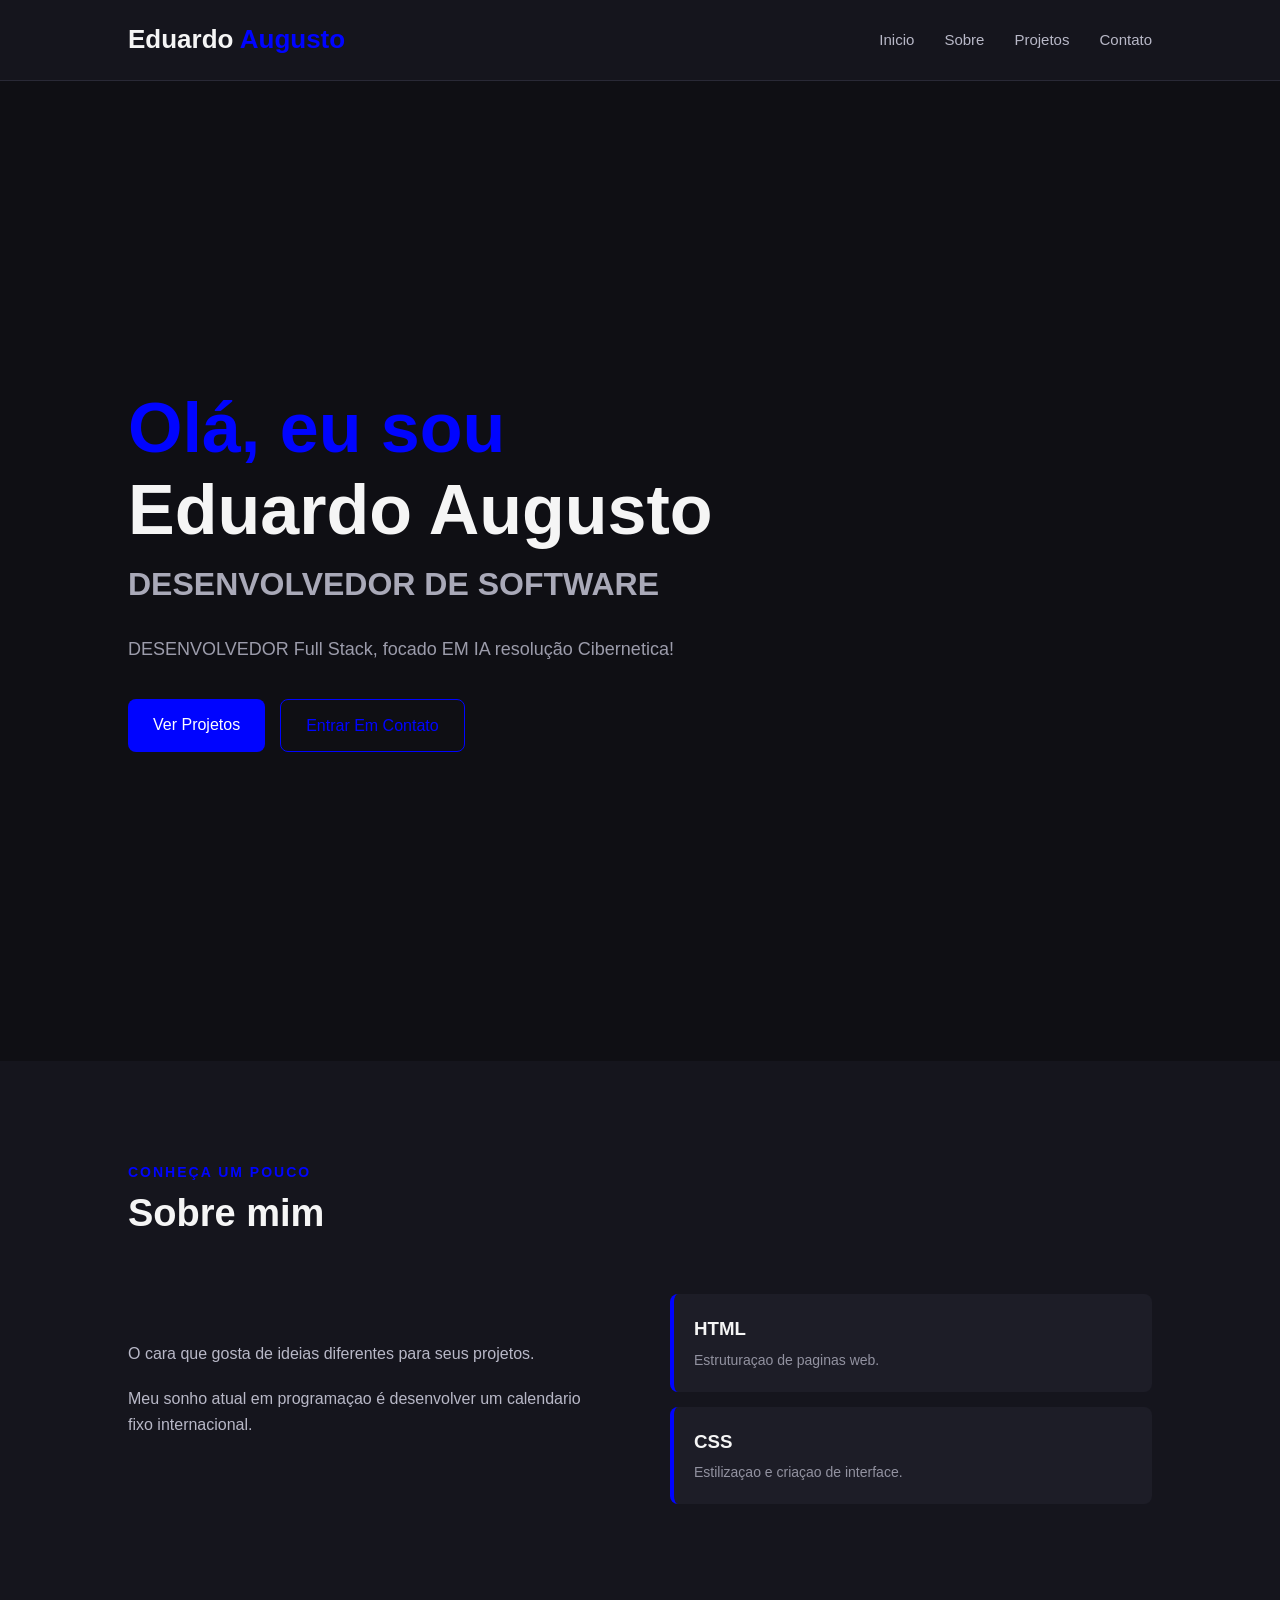
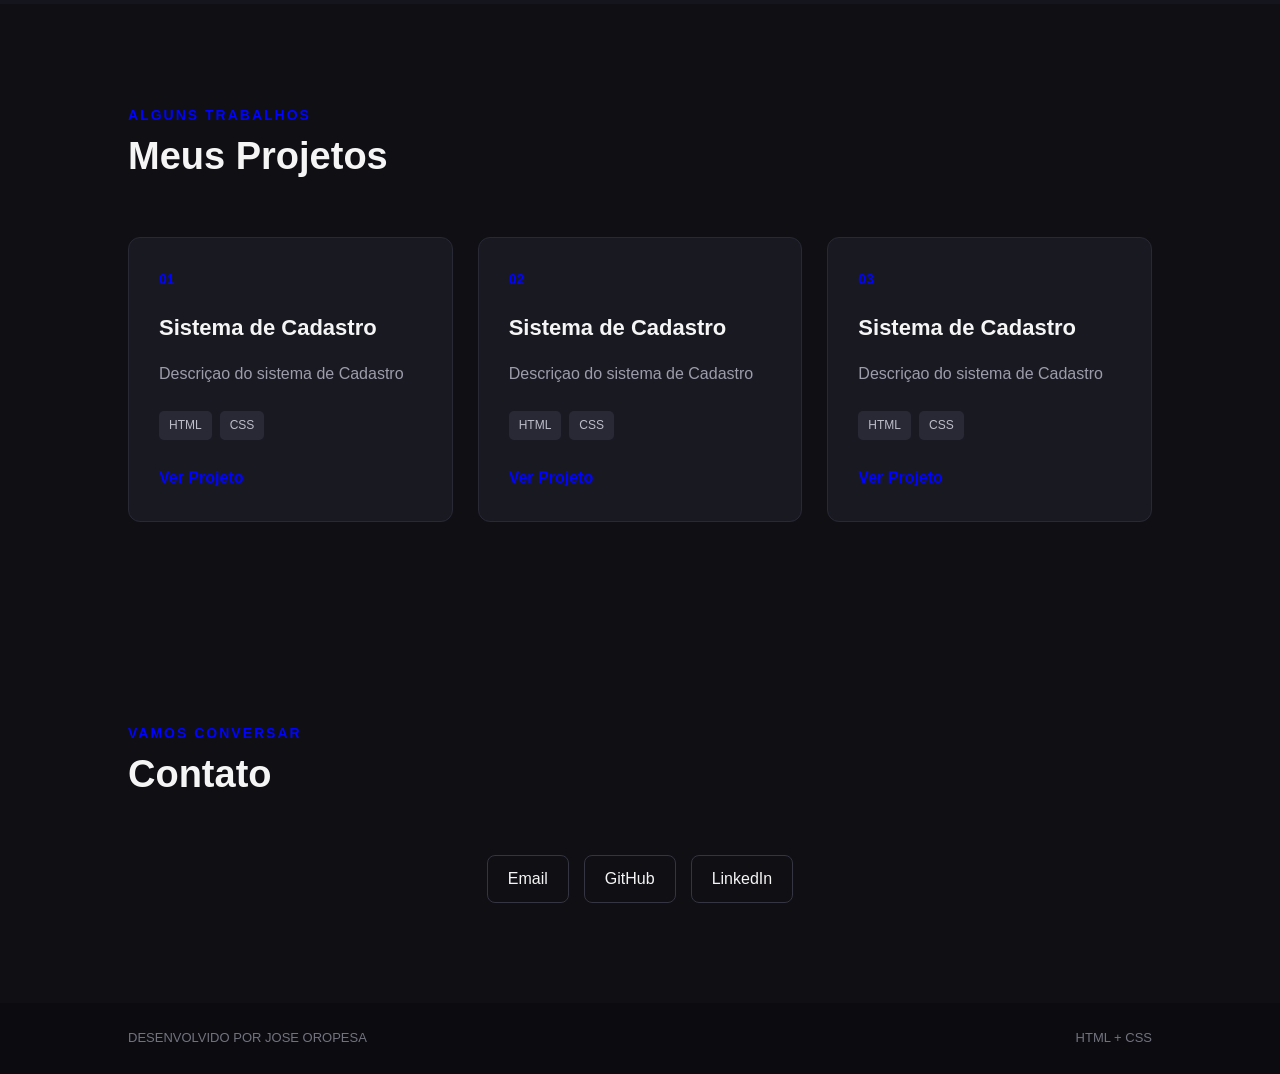
==== index.html @ 6e51c9b7 "Initial commit" ====
<!DOCTYPE html>
<html lang="en">
<head>
    <meta charset="UTF-8">
    <meta name="viewport" content="width=device-width, initial-scale=1.0">
    <link rel="stylesheet" href="style.css">
    <title>Eduadro</title>
    <link rel="stylesheet" href="portfolio.css">
</head>
<body>

    <!--COMENTARIO-->
    <header>
    <div class="logo">
        <h2>Eduardo <span>Augusto</span></h2>
    </div>
    <nav>
        <a href="#inicio">Inicio</a>
        <a href="#sobre">Sobre</a>
        <a href="#projetos">Projetos</a>
        <a href="#contato">Contato</a>
        
    </nav>
    </header>

    <!--CONTEUDO PRINCIPAL-->
    <main>
        <!-- SECAO DE INICIO -->
         <section id="inicio" class="inicio">
            <div class="inicio-conteudo">
                <p class="apresentacao"> Olá, eu sou </p>
                <h1> Eduardo Augusto </h1>
                <h2> DESENVOLVEDOR DE SOFTWARE </h2>
                <p class="descricao">
                    DESENVOLVEDOR Full Stack, focado EM IA resolução Cibernetica!
                </p>
                <div class="botoes">
                    <a href="#projetos" class="botao">Ver Projetos</a>
                    <a href="#contato" class="botao botao-secundario">Entrar Em Contato</a>
                </div>
            </div>
         </section>

         <!-- SOBRE -->
          <section id="sobre" class="sobre">
            <div class="titulo-secao">
                <p>Conheça Um Pouco</p>
                <h2>Sobre mim</h2>
            </div>
            <div class="sobre-conteudo">
                <div class="sobre-texto">
                    <p>
                        O cara que gosta de ideias diferentes para seus projetos.
                    </p>
                    <p>
                        Meu sonho atual em programaçao é desenvolver um calendario fixo internacional.
                    </p>
                </div>
                <div class="habilidades">
                    <div class="habilidade">
                        <h3>HTML</h3>
                        <p>Estruturaçao de paginas web.</p>
                    </div>
                    <div class="habilidade">
                        <h3>CSS</h3>
                        <p>Estilizaçao e criaçao de interface.</p>
                    </div>
                    <!--div class="habilidade">
                        <h3>PHP</h3>
                        <p>Desenvolvimento de aplicaçoes web.</p>
                    </div-->
                </div>
            </div>
          </section>

          <section id="projetos" class="projetos-secao">
            <div class="titulo-secao">
                <p>Alguns trabalhos</p>
                <h2>Meus Projetos</h2>
            </div>
            <div class="projetos">
                <div class="card">
                    <div class="numero-projeto">
                        01
                    </div>
                    <h3>Sistema de Cadastro</h3>
                    <p>
                        Descriçao do sistema de Cadastro
                    </p>
                    <div class="tecnologias">
                        <span>HTML</span>
                        <span>CSS</span>
                        <!--span>PHP</span-->
                    </div>
                    <a href="cadastro.html">Ver Projeto</a>
                </div>
                <!-- PROJETO 2 -->
                <div class="card">
                    <div class="numero-projeto">
                        02
                    </div>
                    <h3>Sistema de Cadastro</h3>
                    <p>
                        Descriçao do sistema de Cadastro
                    </p>
                    <div class="tecnologias">
                        <span>HTML</span>
                        <span>CSS</span>
                        <!--span>PHP</span-->
                    </div>
                    <a href="cadastro.html">Ver Projeto</a>
                </div>
                <!-- PROJETO 3 -->
                <div class="card">
                    <div class="numero-projeto">
                        03
                    </div>
                    <h3>Sistema de Cadastro</h3>
                    <p>
                        Descriçao do sistema de Cadastro
                    </p>
                    <div class="tecnologias">
                        <span>HTML</span>
                        <span>CSS</span>
                        <!--span>PHP</span-->
                    </div>
                    <a href="cadastro.html">Ver Projeto</a>
                </div>
            </div>
        </section>
        <section id="contatos" class="contatos">
            <div class="titulo-secao">
                <p>Vamos conversar</p>
                <h2>Contato</h2>
            </div>
            <div class="contato-links">
                <a href="mailto:guapser2k7@gmail.com">Email</a>
                <a href="https://github.com/GRULIUSBR">GitHub</a>
                <a href="https://linkedin.com/in/joseoropesabajuelo">LinkedIn</a>
            </div>
        </section>
    </main>
    <footer>
        <p>
            DESENVOLVIDO POR <a href="https://jose755.devlook.xyz">JOSE OROPESA</a>
        </p>
        <p>
            HTML + CSS
        </p>
    </footer>




</body>
</html>
---- style.css ----
/* ==================== */
/* CONFIGURAÇOES GERAIS */
/* ==================== */

*{

    margin: 0;
    padding: 0;
    }
    
    html{
        scroll-behavior: smooth;
    }
    
    body{
        font-family: Arial, Helvetica, sans-serif;
        background-color: #0f0f14;
        color: #F5F5F5;
        line-height: 1.6;
    }
    
    a{
     text-decoration: none;   
     color: inherit; /*inherit copia el color */
    }
    
    /*==========*/
    /*   MENU   */
    /*==========*/
    
    header{
        height: 80px;
        padding: 0 10%;
        display: flex;
        justify-content: space-between;
        align-items: center;
        background-color: #15151d;
        border-bottom: 1px solid #292936;
        position: sticky;
        top: 0; /* pesquisar*/
        z-index: 10; /*pesquisar */
    }
    
    .logo h2{
        font-size: 26px;
    }
    
    .logo span{
        color: rgb(0, 4, 255);
    }
    
    nav{
        display: flex;
        gap: 30px; /*espacio entre los textos de la barra de navegacion*/
    }
    
    nav a{
        color: #b8b8c7;
        font-size: 15px;
        transition: 0.3s;
    }
    
    nav a:hover{ /*hover es una pseudoclase*/
    color:rgb(0, 4, 255);
    }
    
    /*==============*/
    /*    INICIO    */
    /*==============*/
    
    .inicio{
    min-height: calc(100vh - 80px); /*desafio pra casa (view port)*/
    padding: 80px 10%;
    display: flex;
    align-items: center;
    background-color: #0f0f14;
    }
    
    .inicio-conteudo{
        max-width: 750px;
    }
    
    .apresentacao{
        font-size: 70px;
        line-height: 1.1;
        font-weight: bold;
        margin-bottom: 5px;
        color:rgb(0, 4, 255);
    }
    
    .inicio h1{
        font-size: 70px;
        line-height: 1.1;
        margin-bottom: 10px;
    }
    
    .inicio h2{
        font-size: 32px;
        color: #a9a9b8;
        margin-bottom: 25px;
    }
    
    .descricao{
        max-width: 600px;
        color: #9c9cab;
        font-size: 18px;
        margin-bottom: 35px;
    }
    
    /*===================*/
    /*      BOTOES       */
    /*===================*/
    
    .botoes{
        display: flex;
        gap: 15px;
    }
    
    .botao{
        display: inline-block;
        background-color:rgb(0, 4, 255);
        color: #fff;
        padding: 13px 25px;
        border-radius: 8px;
        transition: 0.3s;
    }
    
    .botao:hover{
        background-color:rgb(0, 4, 255);
        transform: translateY(-3px);
    }
    
    .botao-secundario{
        background-color: transparent;
        border: 1px solid rgb(0, 4, 255);
        color:rgb(0, 4, 255);
    }
    
    .botao-secundario:hover{
        background-color:rgb(0, 4, 255);
        color: #fff;
    }
    
    /*============*/
    /*   SEÇOES   */
    /*============*/
    
    section{
    padding: 100px 10%;
    }
    
    .titulo-secao{
        margin-bottom: 50px;
    }
    
    .titulo-secao p{
        color:rgb(0, 4, 255);
        font-size: 14px;
        font-weight: bold;
        text-transform: uppercase;
        letter-spacing: 2px;
    }
    
    .titulo-secao h2{
        font-size: 38px;
    }
    
    /*==============*/
    /*     SOBRE    */
    /*==============*/
    
    .sobre{
        background-color: #15151d;
    }
    
    .sobre-conteudo{
        display: flex;
        gap: 60px;
        align-items: center;
    }
    
    .sobre-texto{
        flex: 1;
        color: #b8b8c7;
    }
    
    .sobre-texto p{
        margin-bottom: 20px;
    }
    
    .habilidades{
        flex: 1;
        display: flex;
        flex-direction: column;
        gap: 15px;
    }
    
    .habilidade{
        background-color: #1d1d27;
        padding: 20px;
        border-radius: 8px;
        border-left: 4px solid rgb(0, 4, 255);
    }
    
    .habilidade h3{
    margin-bottom: 5px;
    }
    
    .habilidade p{
    color: #9292a0;
    font-size: 14px;
    }
    
    /*============*/
    /*  PROJETOS  */
    /*============*/
    
    .projetos-secao{
        background-color: #0f0f14;
    }
    
    .projetos{
        display: flex;
        gap: 25px;
    }
    
    .card{
        flex: 1;
        background-color: #191922;
        padding: 30px;
        border-radius: 12px;
        border:  1px solid #292936;
        transition: 0.3s;
    }
    
    .card:hover{
        transform: translateY(-8px);
        border-color:rgb(0, 4, 255);
    }
    
    .numero-projeto{
        color: rgb(0, 4, 255);
        font-size: 14px;
        font-weight: bold;
        margin-bottom: 20px;
    }
    
    .card h3{
        font-size: 22px;
        margin-bottom: 15px;
    }
    
    .card p{
        color: #9c9cab;
        margin-bottom: 25px;
    }
    
    .card > a{
        color:rgb(0, 4, 255);
        font-weight: bold;
    }
    
    /*tecno*/
    .tecnologias{
        display: flex;
        gap: 8px;
        margin-bottom: 25px;
    }
    
    .tecnologias span{
        background-color: #292936;
        color: #bdbdc9;
        border-radius: 5px;
        padding: 5px 10px;
        font-size: 12px;
    }
    
    /*==============*/
    /*    CONTATO   */
    /*==============*/
    
    .contato{
        background-color: #15151d;
        text-align: center;
    }
    
    .contato .titulo-secao{
        margin-bottom: 20px;
    }
    
    .contato-texto{
        max-width: 600px;
        margin: 0 auto 30px auto;
        color:#9c9cab;
    }
    
    .contato-links{
        display: flex;
        justify-content: center;
        gap: 15px;
    }
    
    .contato-links a{
    border: 1px solid #343442;
    padding: 10px 20px;
    border-radius: 8px;
    transition: 0.3s;
    }
    
    .contato-links a:hover{
        border-color: rgb(0, 4, 255);
        color: rgb(0, 4, 255);
        transform: translateY(-3px);
    }
    
    /*=================*/
    /*    RODAPE       */
    /*=================*/
    
    footer{
        padding: 25px 10%;
        background-color: #0b0b10;
        color: #737380;
        display: flex;
        justify-content: space-between;
        font-size: 13px;
    }
    
    
    /*================*/
    /* RESPONSIVIDADE */
    /*================*/

    @media (max-width:800px)
    {
        header{
            height:auto;
            padding: 20px 5%;
            flex-direction: column;
            gap: 15px;
        }

        nav
        {
            gap: 15px;
            flex-wrap: wrap;
            justify-content: center;
        }
    /*================*/
    /* Inicio         */
    /*================*/
    .inicio
        {
            min-height: auto;
            padding: 70px 5%;
        }

        .apresentacao
        {
            font-size: 24px;
        }

        .inicio h1
        {
            font-size: 48px;
        }

        .inicio h2
        {
            font-size: 24px;
        }

        .descricao
        {
            font-size: 16px;
        }
    }

    /*================*/
    /* todas as seções*/
    /*================*/
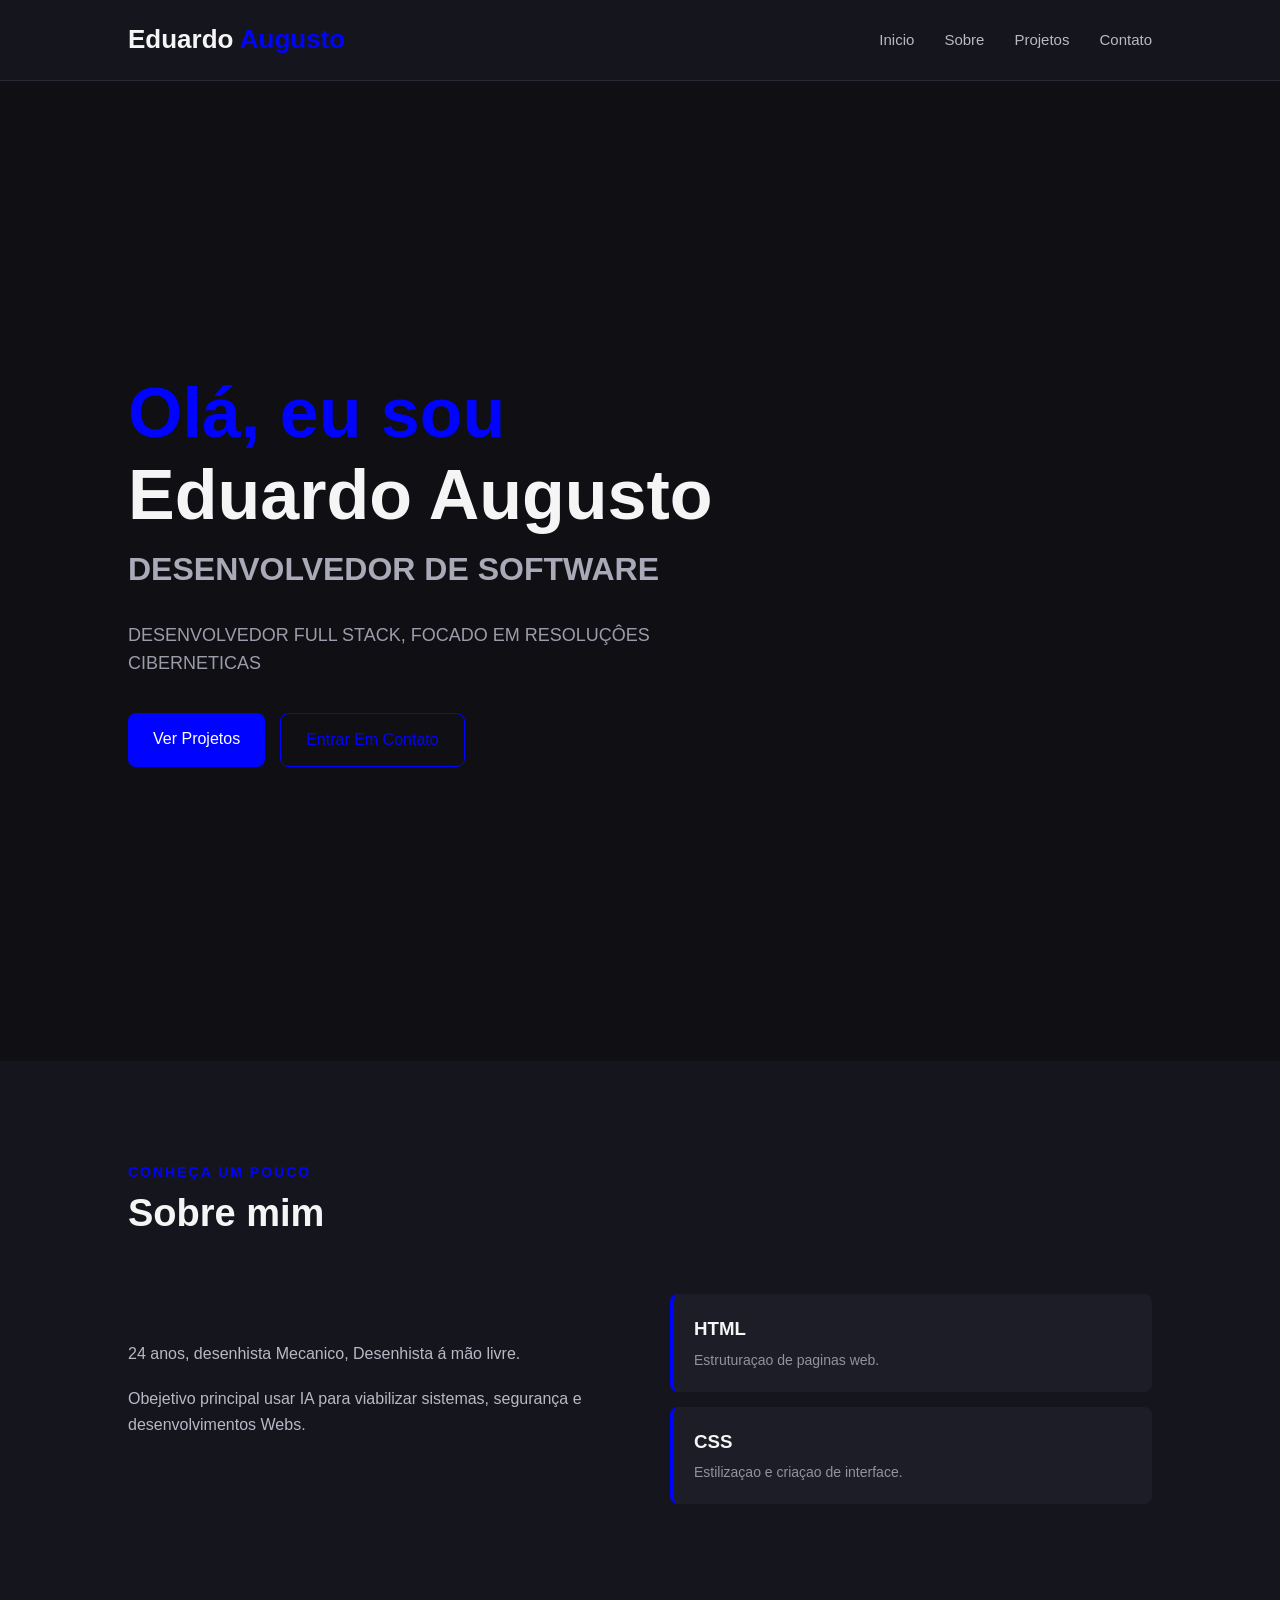
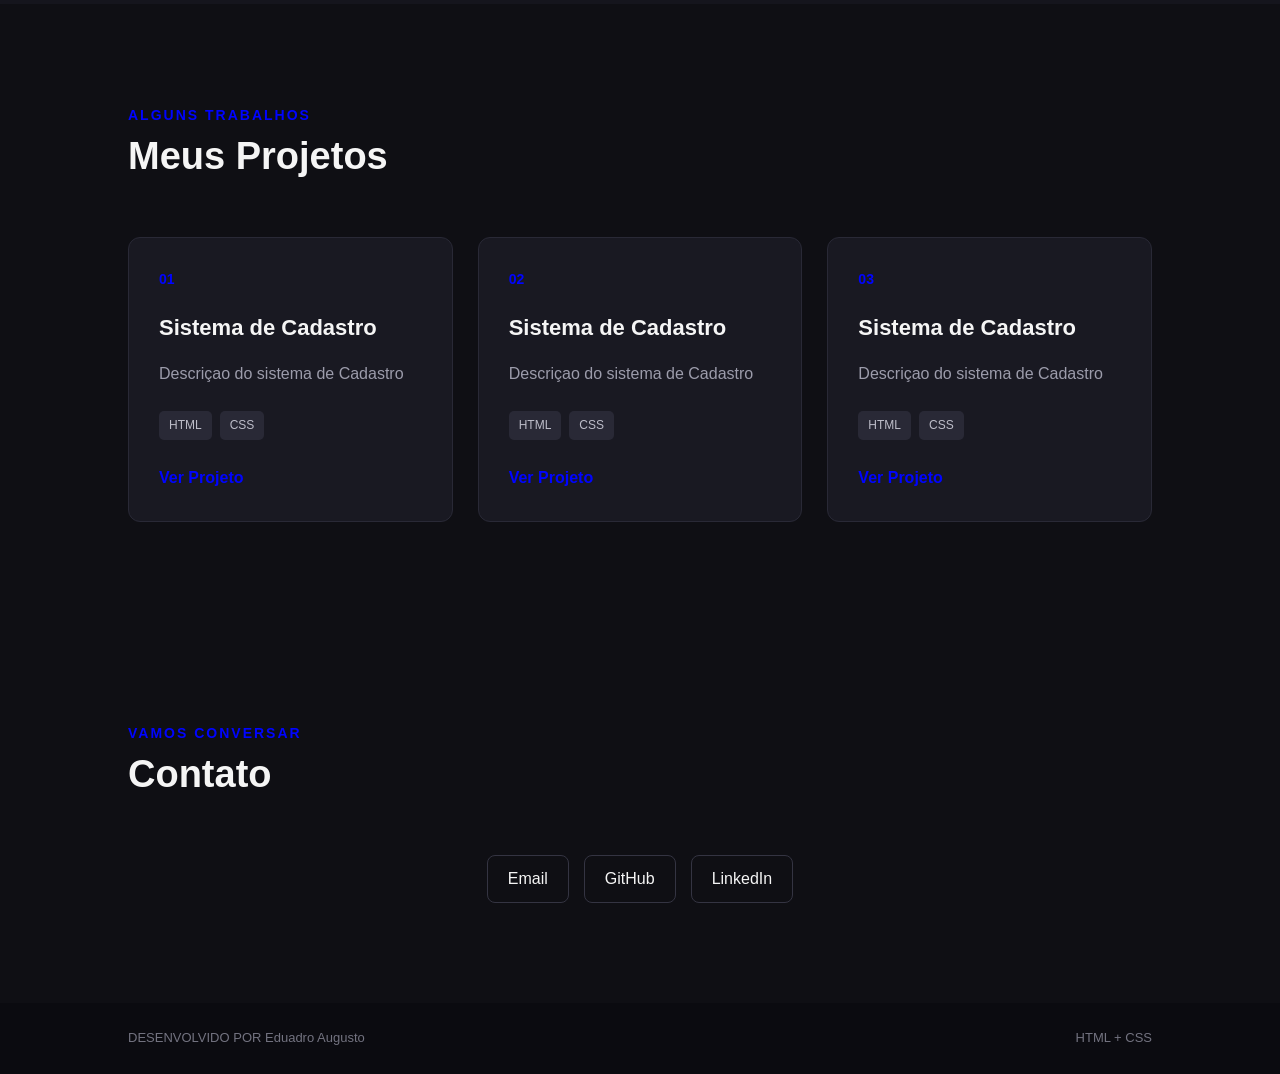
==== commit 46f79abc: "Atz 25/09" ====
--- a/index.html
+++ b/index.html
@@ -32,7 +32,7 @@
                 <h1> Eduardo Augusto </h1>
                 <h2> DESENVOLVEDOR DE SOFTWARE </h2>
                 <p class="descricao">
-                    DESENVOLVEDOR Full Stack, focado EM IA resolução Cibernetica!
+                    DESENVOLVEDOR FULL STACK, FOCADO EM RESOLUÇÔES CIBERNETICAS
                 </p>
                 <div class="botoes">
                     <a href="#projetos" class="botao">Ver Projetos</a>
@@ -50,10 +50,10 @@
             <div class="sobre-conteudo">
                 <div class="sobre-texto">
                     <p>
-                        O cara que gosta de ideias diferentes para seus projetos.
+                        24 anos, desenhista Mecanico, Desenhista á mão livre.
                     </p>
                     <p>
-                        Meu sonho atual em programaçao é desenvolver um calendario fixo internacional.
+                        Obejetivo principal usar IA para viabilizar sistemas, segurança e desenvolvimentos Webs.
                     </p>
                 </div>
                 <div class="habilidades">
@@ -134,15 +134,15 @@
                 <h2>Contato</h2>
             </div>
             <div class="contato-links">
-                <a href="mailto:guapser2k7@gmail.com">Email</a>
-                <a href="https://github.com/GRULIUSBR">GitHub</a>
+                <a href="mailto:deviceecreate@gmail.com">Email</a>
+                <a href="https://github.com/EduardoDuartee">GitHub</a>
                 <a href="https://linkedin.com/in/joseoropesabajuelo">LinkedIn</a>
             </div>
         </section>
     </main>
     <footer>
         <p>
-            DESENVOLVIDO POR <a href="https://jose755.devlook.xyz">JOSE OROPESA</a>
+            DESENVOLVIDO POR <a href="https://Eduardoa755.devlook.xyz">Eduadro Augusto</a>
         </p>
         <p>
             HTML + CSS
--- a/style.css
+++ b/style.css
@@ -378,4 +378,5 @@
 
     /*================*/
     /* todas as seções*/
-    /*================*/+    /*================*/
+
